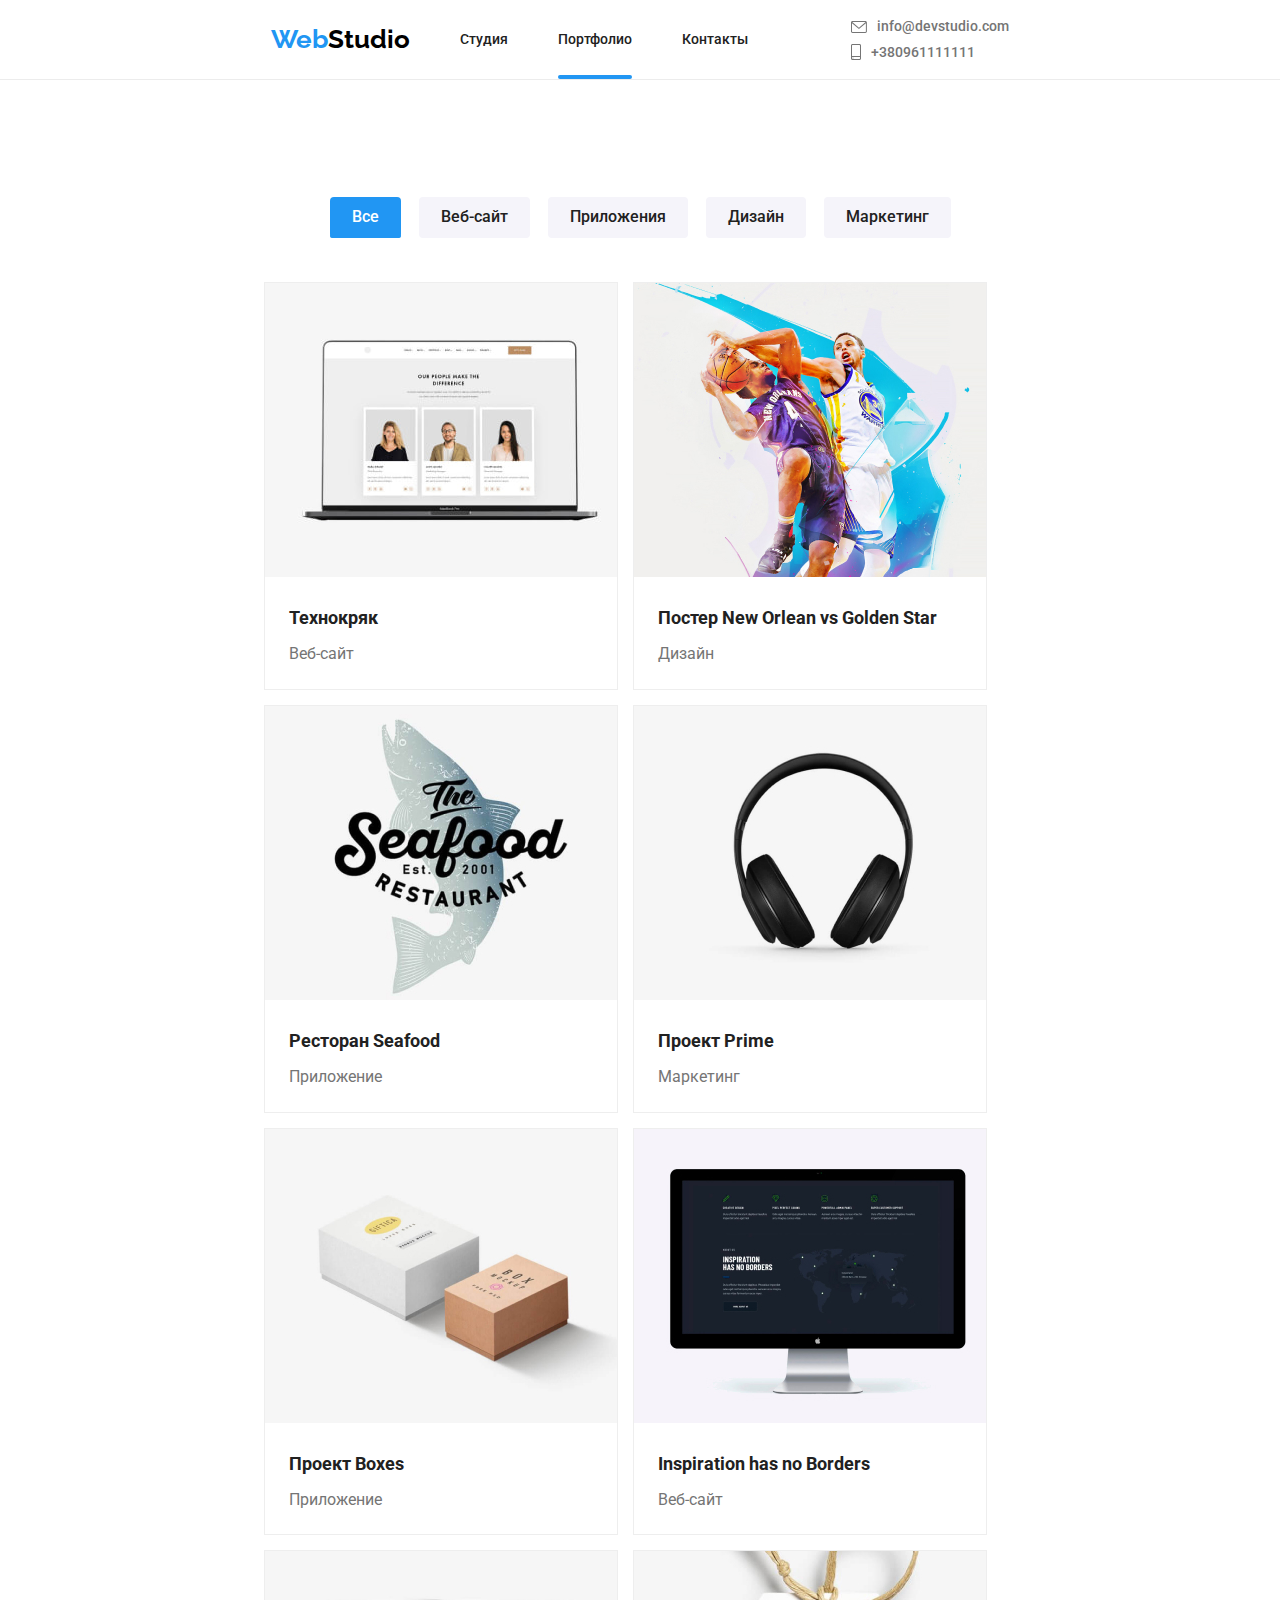
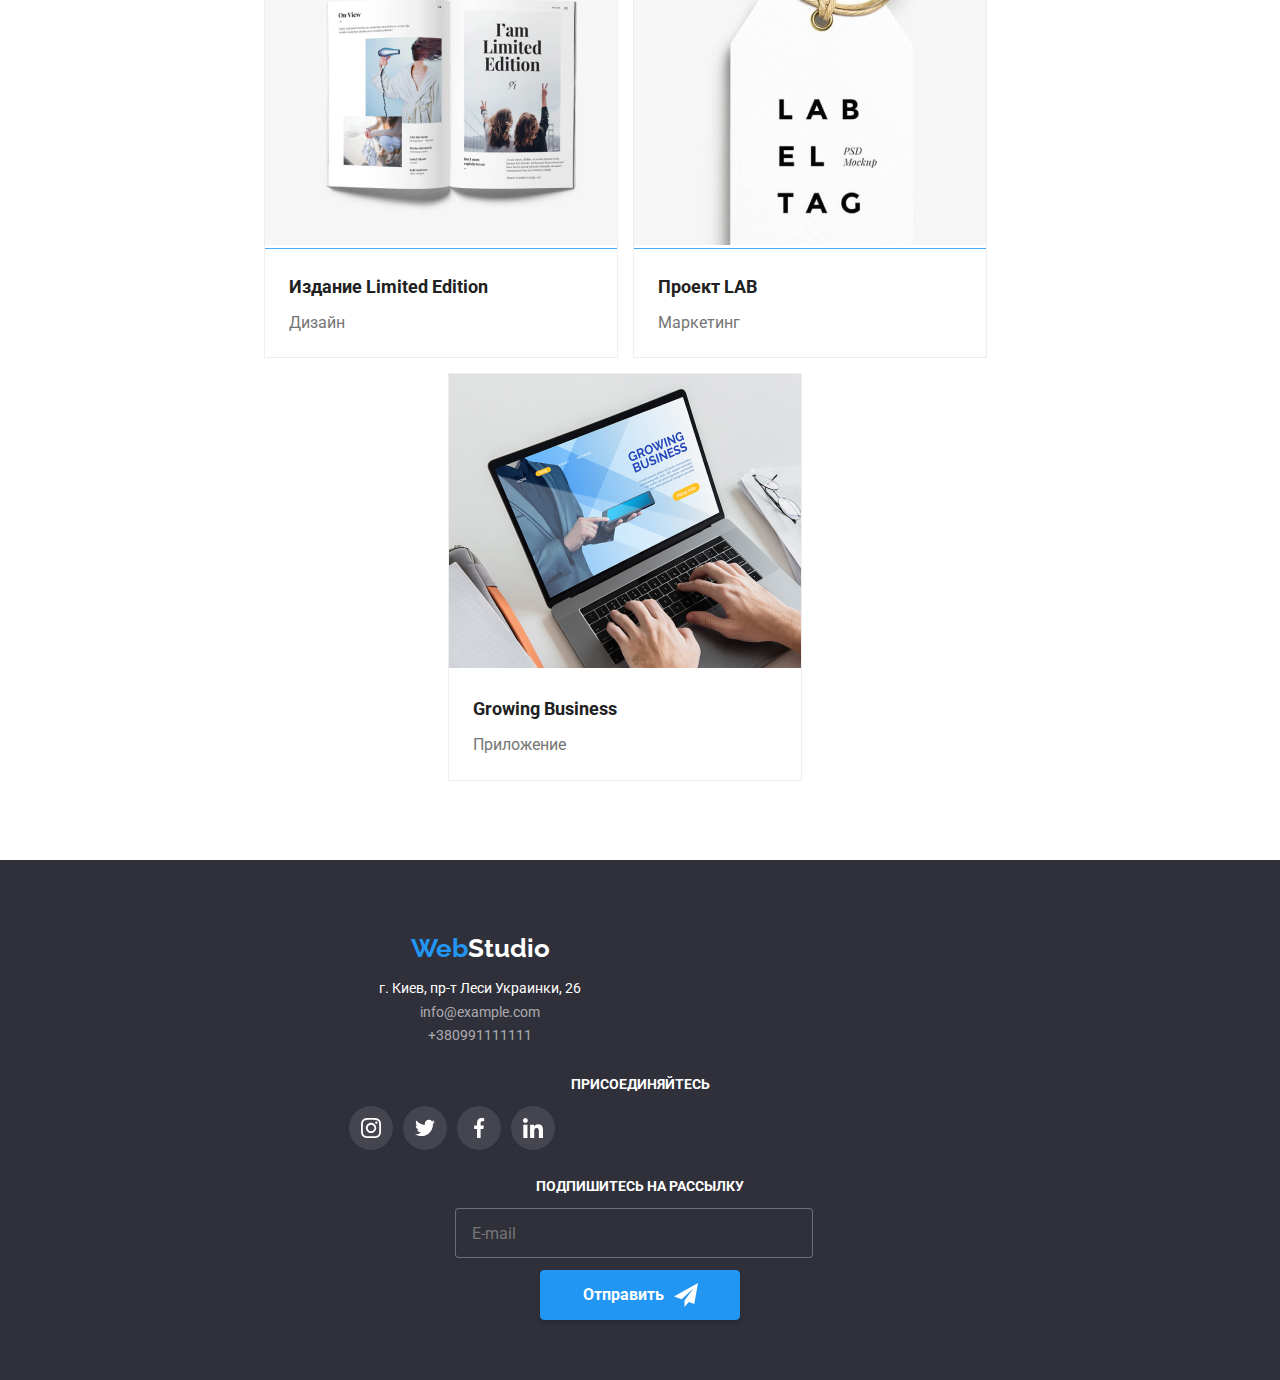
==== portfolio.html @ 0b81456d "Add files via upload" ====
<!DOCTYPE html>   
<html lang="ru">
    <head>
        <meta name="viewport" content="width=device-width, initial-scale=1">
        <meta charset="utf-8">
        <title>Портфолио</title>
        <link rel="stylesheet" href="https://cdnjs.cloudflare.com/ajax/libs/modern-normalize/1.0.0/modern-normalize.min.css"/>
        <link rel="preconnect" href="https://fonts.googleapis.com">
        <link rel="preconnect" href="https://fonts.gstatic.com" crossorigin>
        <link href="https://fonts.googleapis.com/css2?family=Roboto:wght@100;400&display=swap" rel="stylesheet">
        <link href="https://fonts.googleapis.com/css2?family=Raleway:wght@700&family=Roboto:wght@400;500;700;900&display=swap" rel="stylesheet">
        <link href="https://unpkg.com/aos@2.3.1/dist/aos.css" rel="stylesheet">
        <link rel="stylesheet" href="./css/main.min.css"/>
    </head>
    <body> 
      <header class="coment">
        <div class="container">
            <a href="" class="noizeone"><span>Web</span><span class="noizetwo">Studio</span></a>
          <nav>
           <ul class="fly">
               <li class="left"><a class="sonik blue" href="index.html">Студия</a></li>
               <li class="left"><a class="sonik blue current" href="">Портфолио</a></li>
               <li class="left"><a class="sonik blue" href="">Контакты</a></li>
           </ul>
          </nav>    
        <ul class="ply">
         <li class="right">
          <a class="sonik red boss" href="mailto:info@devstudio.com" ><svg class="doroga" width="16" height="12">
            <use href="./images/icons.svg#icon-envelope-1"></use>
           </svg> info@devstudio.com </a>
        </li>
         <li class="right">
          <a class="sonik red barbos" href="tel:+380961111111"><svg class="doroga" width="10" height="16">
            <use href="./images/icons.svg#icon-smartphone"></use>
          </svg> +380961111111 </a>
        </li>
      </ul>   
        </div>
        </header>
         <main>
           <section class="key">             
            <h1 hidden>Достижения</h1> 
                <div class="container">      
                   <ul class="mark">
                     <li class="senior"><button type="button" class="call current">Все</button></li>
                     <li class="senior"><button class="call" type="button">Веб-сайт</button></li>
                     <li class="senior"><button class="call" type="button">Приложения</button></li>
                     <li class="senior"><button class="call" type="button">Дизайн</button></li>
                     <li class="senior"><button class="call" type="button">Маркетинг</button></li>
                   </ul>
                 </div>      
            <div class="cntainer">     
             <ul class="avatar">             
               <li class="megogo">
                 <div class="onix"> 
                 <div class="thumb">                
                 <img 
                    srcset="
                     ./images/photo-1.jpg 1px,
                     ./images/photo-1-1.jpg 2px
                     "
                      src="./images/photo-1.jpg" 
                      alt="Page image"
                      width="370"
                      height="294"
                     />
                 </div>    
                     <p class="text-reklama">Ресурс предлагает комплексные предложения с разным уровнем функционала и сервисов. Все это разрешит посетителю получить исчерпывающую информацию про компанию или частное лицо.</p>
                 </div>               
                     <div class="victor">    
                   <h2 class="loft">Технокряк</h2>
                   <p class="javellin">Веб-сайт</p>
                 </div>     
               </li>
               <li class="megogo">
                <div class="onix">
                 <div class="thumb"> 
                 <img 
                       srcset="
                         ./images/photo-2.jpg 1px,
                         ./images/photo-2-2.jpg 2px
                          "                 
                      src="./images/photo-2.jpg" 
                      alt="Page image"
                      width="370"
                      height="294"
                     />
                 </div>    
                     <p class="text-reklama">Ресурс предлагает комплексные предложения с разным уровнем функционала и сервисов. Все это разрешит посетителю получить исчерпывающую информацию про компанию или частное лицо.</p>
                 </div> 
                <div class="victor">
                 <h2 class="loft">Постер New Orlean vs Golden Star</h2>
                 <p class="javellin">Дизайн</p> 
                </div>    
               </li> 
               <li class="megogo">
                <div class="onix">
                  <div class="thumb">
                    <img
                        srcset="
                         ./images/photo-3.jpg 1px,
                         ./images/photo-3-3.jpg 2px
                          " 
                      src="./images/photo-3.jpg" 
                      alt="Page image"
                      width="370"
                      height="294"
                     />
                  </div>   
                     <p class="text-reklama">Ресурс предлагает комплексные предложения с разным уровнем функционала и сервисов. Все это разрешит посетителю получить исчерпывающую информацию про компанию или частное лицо.</p>
                </div>    
                 <div class="victor">    
                   <h2 class="loft">Ресторан Seafood</h2>
                   <p class="javellin">Приложение</p>
                 </div>  
               </li>
               <li class="megogo">
                <div class="onix">
                 <div class="thumb"> 
                 <img 
                         srcset="
                         ./images/photo-4.jpg 1px,
                         ./images/photo-4-4.jpg 2px
                          "
                      src="./images/photo-4.jpg" 
                      alt="Page image"
                      width="370"
                      height="294"
                     />
                 </div>    
                     <p class="text-reklama">Ресурс предлагает комплексные предложения с разным уровнем функционала и сервисов. Все это разрешит посетителю получить исчерпывающую информацию про компанию или частное лицо.</p>
                </div>
                 <div class="victor">    
                    <h2 class="loft">Проект Prime</h2>
                    <p class="javellin">Маркетинг</p>
                 </div>    
               </li>
               <li class="megogo">
                <div class="onix">
                 <div class="thumb"> 
                 <img  
                       srcset="
                       ./images/photo-5.jpg 1px,
                       ./images/photo-5-5.jpg 2px
                        "
                      src="./images/photo-5.jpg" 
                      alt="Page image"
                      width="370"
                      height="294"
                     />
                 </div>    
                     <p class="text-reklama">Ресурс предлагает комплексные предложения с разным уровнем функционала и сервисов. Все это разрешит посетителю получить исчерпывающую информацию про компанию или частное лицо.</p>
               </div>
                 <div class="victor">    
                    <h2 class="loft">Проект Boxes</h2>
                    <p class="javellin">Приложение</p>
                  </div>    
               </li>
               <li class="megogo">
                <div class="onix">
                  <div class="thumb">
                    <img srcset="
                        ./images/photo-6.jpg 1px,
                        ./images/photo-6-6.jpg 2px
                          " 
                      src="./images/photo-6.jpg" 
                      alt="Page image"
                      width="370"
                      height="294"
                     />
                   </div>  
                     <p class="text-reklama">Ресурс предлагает комплексные предложения с разным уровнем функционала и сервисов. Все это разрешит посетителю получить исчерпывающую информацию про компанию или частное лицо.</p>
                </div>
                  <div class="victor">
                   <h3 lang="en" class="loft">Inspiration has no Borders</h3>
                   <p class="javellin">Веб-сайт</p>
                  </div>   
               </li>
               <li class="megogo">
                <div class="onix">
                  <div class="thumb">
                    <img  srcset="
                       ./images/photo-7.jpg 1px,
                        ./images/photo-7-7.jpg 2px
                       "
                      src="./images/photo-7.jpg" 
                      alt="Page image"
                      width="370"
                      height="294"
                     />
                   </div>  
                     <p class="text-reklama">Ресурс предлагает комплексные предложения с разным уровнем функционала и сервисов. Все это разрешит посетителю получить исчерпывающую информацию про компанию или частное лицо.</p>
                </div>
                 <div class="victor">    
                   <h2 class="loft">Издание Limited Edition</h2>
                   <p class="javellin">Дизайн</p>
                 </div>    
               </li>
               <li class="megogo">
                <div class="onix">
                  <div class="thumb">
                    <img srcset="
                        ./images/photo-8.jpg 1px,
                        ./images/photo-8-8.jpg 2px
                       " 
                      src="./images/photo-8.jpg" 
                      alt="Page image"
                      width="370"
                      height="294"
                     />
                  </div>   
                     <p class="text-reklama">Ресурс предлагает комплексные предложения с разным уровнем функционала и сервисов. Все это разрешит посетителю получить исчерпывающую информацию про компанию или частное лицо.</p>
                </div> 
                  <div class="victor">   
                    <h2 class="loft">Проект LAB</h2>
                    <p class="javellin">Маркетинг</p>
                  </div>    
               </li>
               <li class="megogo">
                <div class="onix">
                  <div class="thumb">
                   <img 
                       srcset="
                         ./images/photo-9.jpg 1px,
                         ./images/photo-9-9.jpg 2px
                          " 
                      src="./images/photo-9.jpg" 
                      alt="Page image"
                      width="370"
                      height="294"
                     />
                  </div>   
                     <p class="text-reklama">Ресурс предлагает комплексные предложения с разным уровнем функционала и сервисов. Все это разрешит посетителю получить исчерпывающую информацию про компанию или частное лицо.</p>
                </div> 
                 <div class="victor">    
                   <h2 lang="en" class="loft">Growing Business</h2>
                   <p class="javellin">Приложение</p> 
                 </div>   
               </li>  
             </ul>
            </div>
           </section> 
         </main>
         <footer class="popitbox">
          <div class="aaa">
           <div class="containerr">
             <ul class="tnt">
               <li><a href="" class="noizethree"><span>Web</span><span class="noizefour">Studio</span></a></li>
             </ul>          
               <address>
             <ul class="import">
                 <li class="link alert">г. Киев, пр-т Леси Украинки, 26</li>
                 <li><a class="link safe" href="mailto:info@example.com">info@example.com</a></li>
                 <li><a class="link safe" href="tel:+380991111111">+380991111111</a></li>
             </ul>    
           </address>
           </div> 
           <div class="pip">
             <h3 class="junior">ПРИСОЕДИНЯЙТЕСЬ</h3>
             <ul class="ulian">
               <li class="ylia">
                <a href="" class="tor">
                 <svg class="unit" width="20" height="20">
                   <use href="./images/icons.svg#icon-instagram-2-3"></use>
                 </svg>
                </a> 
               </li>
               <li class="ylia">
                 <a href="" class="tor">
                   <svg class="unit" width="20" height="20">
                     <use href="./images/icons.svg#icon-twitter-1-2"></use>
                   </svg>
                 </a> 
               </li>
               <li class="ylia">
                 <a href="" class="tor">
                   <svg class="unit" width="20" height="20">
                     <use href="./images/icons.svg#icon-facebook-1-3"></use>
                   </svg>
                 </a> 
               </li>
               <li class="ylia">
                 <a href="" class="tor">
                   <svg class="unit" width="20" height="20">
                     <use href="./images/icons.svg#icon-linkedin-1-5"></use>
                   </svg>
                 </a> 
               </li>
             </ul>
           </div>
           <div>
            <h3 class="zemlia">ПОДПИШИТЕСЬ НА РАССЫЛКУ</h3>
            <div class="infa">
             <form class="infa">
              <input
                type="email"
                name="email"
                id="email"
                class="drezden"
                placeholder="E-mail"
              />
              <button type="submit" class="joker">Отправить 
                <svg width="24" height="24" class="tochka">
                  <use href="./images/icons.svg#icon-icon-send-2-1"></use>   
                </svg>  
             </button>
             </form> 
            </div>
          </div> 
          </div>
         </footer>
    </body>
   </html>
---- css/main.min.css ----
.wew{background:#fff}.island{text-align:left}.maximus{height:80px;background-color:#fff}.club{display:inline-flex;flex-direction:row;justify-content:flex-end;padding:32px;margin-right:50px}.sea{margin:94px,8px,56px,517px}.zly{display:inline-flex}.export{padding-top:60px;padding-bottom:20px}.aria{padding-top:94px}.eee{display:block}.mountain{display:inline;align-items:flex-start;justify-content:center}:root{--color1: #212121;--color2: #757575;--color3: #FFFFFF;--color4: #2196F3;--color5: #2F303A;--color6: #AFB1B8;--color7: #F5F4FA;--color8: rgba(33, 150, 243, 1);--color9: rgba(175, 177, 184, 1);--card-gap: 30px}.position{background-color:var(--color3)}.policy{font-weight:400;font-size:14px}body{font-family:"Roboto","Raleway",sans-serif;font-size:14px;margin:0}ul{list-style:none}.current{color:var(--color4);position:relative}button.current{color:var(--color3);background-color:var(--color4)}.current::after{position:absolute;content:"";background-color:#2196f3;width:100%;height:4px;border-radius:2px;bottom:0;left:0}.max{background:var(--color5);background-image:linear-gradient(to right, rgba(47, 48, 58, 0.4), rgba(47, 48, 58, 0.4)),url(../images/background.png);max-width:1600px;margin:0 auto;padding:200px 0;background-size:cover;background-position:center;background-repeat:no-repeat}@media screen and (min-width: 480px){.max{max-width:448px;background-size:cover}}@media screen and (min-width: 768px){.max{max-width:768px;background-size:cover}}@media screen and (min-device-pixel-ratio: 2),screen and (min-resolution: 192dpi),screen and (min-resolution: 2dppx){.max{background-image:url(../images/background.png)}}.bayer{padding:94px 0;background:#f5f4fa}.section{padding-top:94px;padding-bottom:94px}.mer{padding-top:94px}.key{padding:94px 0}.fanera{background:#fff;display:flex;margin:-15px;padding:0;justify-content:center}@media screen and (min-width: 480px){.fanera{max-width:448px;flex-direction:column}}@media screen and (min-width: 768px){.fanera{max-width:768px;flex-wrap:wrap;flex-direction:row}}@media screen and (min-width: 1200px){.fanera{max-width:1200px;justify-content:center;align-items:center;flex-direction:row}}.caban{box-sizing:border-box;display:flex;flex-direction:row;justify-content:center;margin:-15px}@media screen and (min-width: 480px){.caban{max-width:448px;flex-direction:column}}@media screen and (min-width: 768px){.caban{max-width:768px;flex-wrap:wrap;padding:0;flex-direction:inherit}}.green{box-sizing:border-box;display:flex;flex-direction:row;justify-content:center;margin:-15px}@media screen and (min-width: 480px){.green{max-width:448px;flex-direction:column}}@media screen and (min-width: 768px){.green{max-width:768px;justify-content:center;align-items:center}}.tnt{padding:0}@media screen and (min-width: 480px){.tnt{max-width:448px;text-align:center}}.ulian{display:flex;gap:10px;padding:0}.fly{margin:0;padding-left:0;display:inline-flex}@media screen and (min-width: 768px){.fly{justify-content:center;align-items:center;display:flex}}.ply{margin-left:auto;display:inline-flex;margin-top:0;margin-bottom:0}@media screen and (min-width: 768px){.ply{max-width:768px;flex-direction:column}}.import{padding:0}@media screen and (min-width: 480px){.import{max-width:448px;text-align:center}}.avatar{display:flex;justify-content:center;flex-direction:row;padding:0;margin:-15px;flex-wrap:wrap;gap:30px}@media screen and (min-width: 480px){.avatar{max-width:480px}}@media screen and (min-width: 768px){.avatar{max-width:768px;gap:15px}}.mark{display:flex;flex-direction:row;align-content:center;justify-content:center;margin-bottom:50px}@media screen and (min-width: 480px){.mark{max-width:448px;flex-wrap:wrap;justify-content:flex-start}}@media screen and (min-width: 768px){.mark{max-width:768px;justify-content:center;align-items:center;padding:0}}.lion{padding-left:0;display:flex;gap:30px;justify-content:center}@media screen and (min-width: 480px){.lion{max-width:448px;flex-wrap:wrap}}@media screen and (min-width: 768px){.lion{max-width:768px;justify-content:center;align-items:center;flex-wrap:wrap}}.churge{display:flex;gap:10px;justify-content:center;padding-left:0;margin-top:16px}.left{padding-left:50px;transition-duration:250ms;transition-timing-function:cubic-bezier(0.4, 0, 0.2, 1)}.left:focus,.left:hover{transition-duration:250ms;transition-timing-function:cubic-bezier(0.4, 0, 0.2, 1)}.senior{border-width:145px;border:1px solid #fff}.senior:hover,.senior:focus{transition-duration:250ms;transition-timing-function:cubic-bezier(0.4, 0, 0.2, 1)}.ylia{justify-content:center;background-color:rgba(255,255,255,.1);color:var(--color3);width:44px;height:44px;border-radius:50%;transition-property:background-color;transition-duration:250ms;transition-timing-function:cubic-bezier(0.4, 0, 0.2, 1)}.ylia:focus,.ylia:hover{background-color:var(--color4);fill:var(--color3);transition-property:background-color;transition-duration:250ms;transition-timing-function:cubic-bezier(0.4, 0, 0.2, 1)}.megogo{width:370px;border:1px var(--color1);background-color:var(--color3);border:1px solid #eee}.megogo:hover,.megogo:focus{box-shadow:0px 1px 1px rgba(0,0,0,.12),0px 4px 4px rgba(0,0,0,.06),1px 4px 6px rgba(0,0,0,.16)}@media screen and (min-width: 768px){.megogo{width:354px}}.megogo:hover .text-reklama{transform:translateY(0%)}.safe{font-size:14px;line-height:1.7;font-weight:400;font-style:normal;color:rgba(255,255,255,.6);text-decoration:none}.safe:hover,.safe:focus{color:var(--color4)}.sos{position:relative;margin:15px}@media screen and (min-width: 768px){.sos{max-width:768px;justify-content:center;width:354px;align-items:center;display:flex}}.protein{background:#fff;margin:15px;box-shadow:0px 1px 3px rgba(0,0,0,.12),0px 1px 1px rgba(0,0,0,.14),0px 2px 1px rgba(0,0,0,.2);border-radius:0px 0px 4px 4px}@media screen and (min-width: 480px){.protein{max-width:448px}}@media screen and (min-width: 768px){.protein{max-width:768px}}.alert{font-size:14px;line-height:1.7;font-weight:400;font-style:normal;color:#fff}.zoom{width:170px;height:92px;border-radius:4px;border:1px solid var(--color6);fill:#afb1b8}.zoom:focus,.zoom:hover{border:1px solid var(--color8);fill:#2196f3}.bordo-pop-link{display:flex;justify-content:center;fill:var(--color6)}.bordo-pop-link:hover,.bordo-pop-link:focus{fill:var(--color3)}.jess{display:inline-block;margin:15px;justify-content:center}@media screen and (min-width: 768px){.jess{max-width:768px;width:354px}}.protest{position:absolute;color:#fff;background-color:rgba(47,48,58,.8);justify-content:center;align-items:center;display:flex;font-weight:bold;height:70px;width:100%;bottom:0;left:0;margin:0}@media screen and (min-width: 768px){.protest{width:370px;justify-content:center;align-items:center;display:flex}}.oppo{font-size:44px;line-height:1.3;font-weight:900;color:#fff;max-width:650px;text-align:center;margin:0 auto}.sonik{font-size:14px;line-height:1.1;font-weight:500;text-decoration:none;justify-content:flex-start;align-items:center}.sonik:hover,.sonik:focus{color:#2196f3}.red{color:#757575;padding-left:50px;padding-top:32px;padding-bottom:32px;align-items:center;display:flex;transition-property:color;transition-duration:250ms;transition-timing-function:cubic-bezier(0.4, 0, 0.2, 1)}.red:hover,.red:focus{transition-property:color;transition-duration:250ms;transition-timing-function:cubic-bezier(0.4, 0, 0.2, 1);fill:#2196f3}@media screen and (min-width: 768px){.red{max-width:768px;padding:5px;padding-right:15px}}.blue{display:block;padding-top:32px;padding-bottom:32px;color:#212121;transition-property:color;transition-duration:250ms;transition-timing-function:cubic-bezier(0.4, 0, 0.2, 1)}.blue:hover,.blue:focus{transition-property:color;transition-duration:250ms;transition-timing-function:cubic-bezier(0.4, 0, 0.2, 1)}.boss:focus,.boss:hover{color:#2196f3}.barbos:focus,.barbos:hover{color:#2196f3}.mading{font-size:36px;line-height:1.1;font-weight:700;text-align:center;color:var(--color1);margin:0 0 50px 0}.javellin{font-size:16px;line-height:1.8;font-weight:400;margin:0;color:var(--color2)}.ios{margin-top:0;font-size:36px;margin-bottom:50px;text-align:center;border:0ch}.isak{font-size:14px;line-height:1.1;font-weight:700;color:var(--color1);text-transform:uppercase;margin:10px;margin-left:0}@media screen and (min-width: 480px){.isak{max-width:448px;text-align:center}}.shooter{font-size:36px;line-height:1.1;font-weight:700;margin:0;text-align:center;color:var(--color1);background:var(--color7);margin-bottom:50px}.text-reklama{font-size:18px;line-height:1.5;font-weight:400;position:absolute;background-color:rgba(33,150,243,.9);color:#fff;top:0;left:0;width:100%;height:100%;margin:0;transform:translateY(100%);transition-property:transform;transition-duration:250ms;transition-timing-function:cubic-bezier(0.4, 0, 0.2, 1);padding:63px 24px}.smith{margin-top:0;margin-bottom:12px;font-size:20px;font-weight:700;text-align:center;color:#212121}.tor{justify-content:center;width:44px;height:44px;display:flex;align-items:center}.junior{font-family:"Roboto";font-style:normal;font-weight:700;font-size:14px;color:#fff}@media screen and (min-width: 480px){.junior{max-width:448px;text-align:center}}@media screen and (min-width: 768px){.junior{max-width:768px;text-align:center}}.noizeone{font-size:26px;line-height:1.1;font-weight:700;font-family:"Raleway",sans-serif;color:var(--color4);text-decoration:none;justify-content:center}@media screen and (min-width: 768px){.noizeone{padding-left:15px}}.noizetwo{font-size:26px;line-height:1.1;font-weight:700;font-family:"Raleway",sans-serif;color:#000;text-decoration:none;justify-content:center}.noizethree{font-size:26px;line-height:1.1;font-weight:700;font-family:"Raleway",sans-serif;color:#2196f3;text-decoration:none;justify-content:center}.noizefour{font-size:26px;line-height:1.1;font-weight:700;font-family:"Raleway",sans-serif;color:#fff;text-decoration:none}.symbol-client{height:inherit;display:flex;justify-content:center;align-items:center;fill:#afb1b8;transition-property:fill;transition-duration:250ms;transition-timing-function:cubic-bezier(0.4, 0, 0.2, 1)}.symbol-client:hover,.symbol-client:focus{fill:#2196f3;transition-property:fill;transition-duration:250ms;transition-timing-function:cubic-bezier(0.4, 0, 0.2, 1)}.loft{font-size:18px;line-height:2;font-weight:700;color:var(--color1);margin-bottom:4px;margin-top:0}.zemlia{color:#fff;font-weight:700;font-size:14px;margin-bottom:14px}@media screen and (min-width: 480px){.zemlia{max-width:448px;text-align:center}}@media screen and (min-width: 768px){.zemlia{max-width:768px;text-align:center}}.bordo-pop-item{width:44px;height:44px;border-radius:50%;display:flex;align-items:center;justify-content:center;background-color:var(--color3);fill:var(--color6);transition-property:background-color;transition-duration:250ms;transition-timing-function:cubic-bezier(0.4, 0, 0.2, 1)}.bordo-pop-item:hover,.bordo-pop-item:focus{background-color:var(--color4);fill:var(--color3);transition-duration:background-color;transition-duration:250ms;transition-timing-function:cubic-bezier(0.4, 0, 0.2, 1)}.teacher{font-size:14px;line-height:1.7;font-weight:400;color:var(--color2);padding:0;margin-bottom:0}.name{font-size:16px;line-height:1.1;font-weight:500;color:var(--color1);text-align:center;margin-bottom:10px;margin-top:10px}.profesion{font-size:16px;line-height:1.1;font-weight:400;color:var(--color2);text-align:center;margin-bottom:10px;margin:0}.container{width:1200px;padding:0 15px;margin:0 auto;justify-content:center}.container:first-child{display:flex;align-items:center}@media screen and (min-width: 480px){.container{max-width:448px}}@media screen and (min-width: 768px){.container{max-width:768px;padding:0}}.fff{margin-left:auto;margin-right:auto;padding-left:15px;padding-right:15px;width:1200px}.plan{padding:30px}.containerr{display:block}.aaa{display:flex;justify-content:center;flex-direction:row;width:1200px;margin:0 auto}@media screen and (min-width: 480px){.aaa{max-width:448px;flex-wrap:wrap}}@media screen and (min-width: 768px){.aaa{max-width:768px;flex-direction:column}}.pip{justify-content:center;margin-left:93px;margin-right:93px}@media screen and (min-width: 768px){.pip{max-width:768px}}.infa{display:inline-flex;gap:12px}@media screen and (min-width: 480px){.infa{max-width:448px;flex-wrap:wrap;justify-content:center}}@media screen and (min-width: 768px){.infa{max-width:768px;flex-direction:column;justify-content:center;align-items:center;display:flex}}.victor{padding-left:24px;padding-right:24px;padding-top:20px;padding-bottom:20px}.onix{position:relative;overflow:hidden}.otoplenie{display:flex;align-items:center;margin-bottom:30px;padding-left:24px}.cntainer{flex-direction:row;justify-content:center;width:1200px;padding:0 15px;margin:0 auto}@media screen and (min-width: 768px){.cntainer{max-width:768px;flex-wrap:wrap;padding:0}}.modal{box-sizing:border-box;padding:40px;background-color:var(--color3);border-radius:4px;width:528px;min-height:581px;position:absolute;top:50%;left:50%;transform:translate(-50%, -50%)}.backdrop{position:fixed;top:0;width:100vw;height:100vh;background:rgba(0,0,0,.2)}.is-hidden{visibility:hidden;opacity:0;pointer-events:none}.bios{justify-content:center;background-color:var(--color7);height:120px;display:flex;align-items:center;margin-bottom:30px}@media screen and (min-width: 768px){.potroshitel{width:768px;flex-direction:row}}.thumb{display:block;max-width:100%;height:auto}.antibiotik{fill:#2196f3}.doroga{fill:#757575;flex-direction:column;margin-right:10px;fill:currentColor}.doroga:focus,.doroga:hover{fill:#2196f3}.bordo-pop-icon{justify-content:center;color:var(--color6)}.bordo-pop-icon:focus,.bordo-pop-icon:hover{color:var(--color3)}.unit{fill:var(--color3);justify-content:center}.klip{position:absolute;left:20px;top:35%}.klip:hover,.klip:focus{fill:#2196f3}.zrenie{fill:rgba(0,0,0,0);border:1px solid var(--color1)}.tochka{fill:#fff}.bro{fill:inherit}.bro:hover,.bro:focus{fill:#2196f3}.gla:hover{fill:#2196f3}.chelka{color:#757575}.moov{color:#2196f3;font-weight:400;font-size:14px;text-decoration:underline;padding-left:7px}.noov{align-items:center;display:flex;justify-content:center}.noov span{display:flex;align-items:center;justify-content:center;border-radius:2px;width:16px;height:15px;margin-right:10px}.visually-hidden{position:absolute;white-space:nowrap;width:1px;height:1px;overflow:hidden;border:0;padding:0;margin:-1px;clip:rect(0 0 0 0);clip-path:inset(50%)}.modal-check:hover{border:1px solid var(--color4)}.modal-check:checked+.noov span{border:none;background-color:#2196f3;transition-property:transform;transition-duration:250ms;transition-timing-function:cubic-bezier(0.4, 0, 0.2, 1)}.modal-check:checked+.noov .zrenie{border:none;fill:#fff}.hirurg{position:relative;font-weight:400;font-size:12px}.hirurg span{color:#757575;font-weight:400;font-size:12px}.hirurg:focus,.hirurg:hover{fill:#2196f3}.gora1{fill:#fff;width:15px;height:16px;align-items:center}.gora span{color:#757575;font-weight:400;font-size:12px}.gora1 span{width:16px;height:15px;border-radius:2px;margin-right:7px;display:inline;align-items:flex-start;justify-content:center}.text-radost{border-radius:4px;width:100%;height:40px;border:1px solid rgba(33,33,33,.2);outline:rgba(0,0,0,0);padding:0 45px;box-sizing:border-box;margin-top:4px;margin-bottom:10px}.text-radost:focus,.text-radost:hover{border-radius:4px;fill:#2196f3;border:1px solid #2196f3}.text-grust{outline:none;border:1px solid rgba(33,33,33,.2);border-radius:4px;width:100%;height:120px;padding-left:16px;padding-top:12px;margin-top:4px;margin-bottom:30px;box-sizing:border-box;resize:none}.text-grust:hover,.text-grust:focus{border:1px solid #2196f3}.text-grust::placeholder{color:rgba(117,117,117,.5);font-size:12px;font-weight:400}.drezden{position:relative;width:358px;height:50px;background-color:#2f303a;border:1px solid rgba(255,255,255,.3);margin-right:12px;padding:0;border-radius:4px;box-sizing:border-box;padding:16px;color:#fff;font-weight:400;font-size:16px}.drezden.focus{background-color:#2f303a}.call{background-color:#f5f4fa;color:#212121;font-family:"Roboto",sans-serif;font-style:inherit;font-weight:500;font-size:16px;line-height:1.8;border:1px var(--color3);padding-left:22px;padding-top:6px;padding-right:22px;padding-bottom:6px;margin:8px;transition-property:background-color;transition-duration:250ms;transition-timing-function:cubic-bezier(0.4, 0, 0.2, 1)}.call:hover,.call:focus{background:#2196f3;color:#fff;transition-duration:250ms;transition-timing-function:cubic-bezier(0.4, 0, 0.2, 1)}.call{border-radius:4px;cursor:pointer}.bizon{width:216px;height:50px;background-color:#2196f3;color:var(--color3);font-family:"Roboto",sans-serif;font-style:inherit;font-weight:700;font-size:16px;line-height:1.8;display:block;margin:0 auto;margin-top:30px;border-radius:4px;border:none;transition-property:background-color;transition-duration:250ms;transition-timing-function:cubic-bezier(0.4, 0, 0.2, 1)}.bizon:hover,.bizon:focus{background:#188ce8;cursor:pointer;transition-property:background-color;transition-duration:250ms;transition-timing-function:cubic-bezier(0.4, 0, 0.2, 1)}.bizon:hover,.bizon:focus{background:#188ce8;cursor:pointer;transition-property:background-color;transition-duration:250ms;transition-timing-function:cubic-bezier(0.4, 0, 0.2, 1)}.modal-iqos{position:absolute;width:30px;height:30px;border:1px solid rgba(0,0,0,.1);background:var(--color3);border-radius:50px;box-sizing:border-box;top:8px;right:8px;display:flex;align-items:center;justify-content:center}.modal-iqos:focus,.modal-iqos:hover{color:#2196f3;border:1px solid var(--color4);fill:var(--color4)}.joker{width:200px;height:50px;background-color:#2196f3;border-radius:4px;box-shadow:0px 4px 4px rgba(0,0,0,.15);border:1px solid var(--color4);color:var(--color3);font-weight:700;font-size:16px;display:flex;justify-content:center;align-items:center;gap:10px}.joker:focus{background-color:currentColor}.oboi{height:50px;width:200px;background-color:#188ce8;color:#fff;border-radius:4px;border:#188ce8;font-weight:700;font-size:16px;margin-left:123px}.coment{height:80px;border-bottom:1px solid #ececec}.popitbox{background-color:#2f303a;padding:60px 0}/*# sourceMappingURL=main.min.css.map */
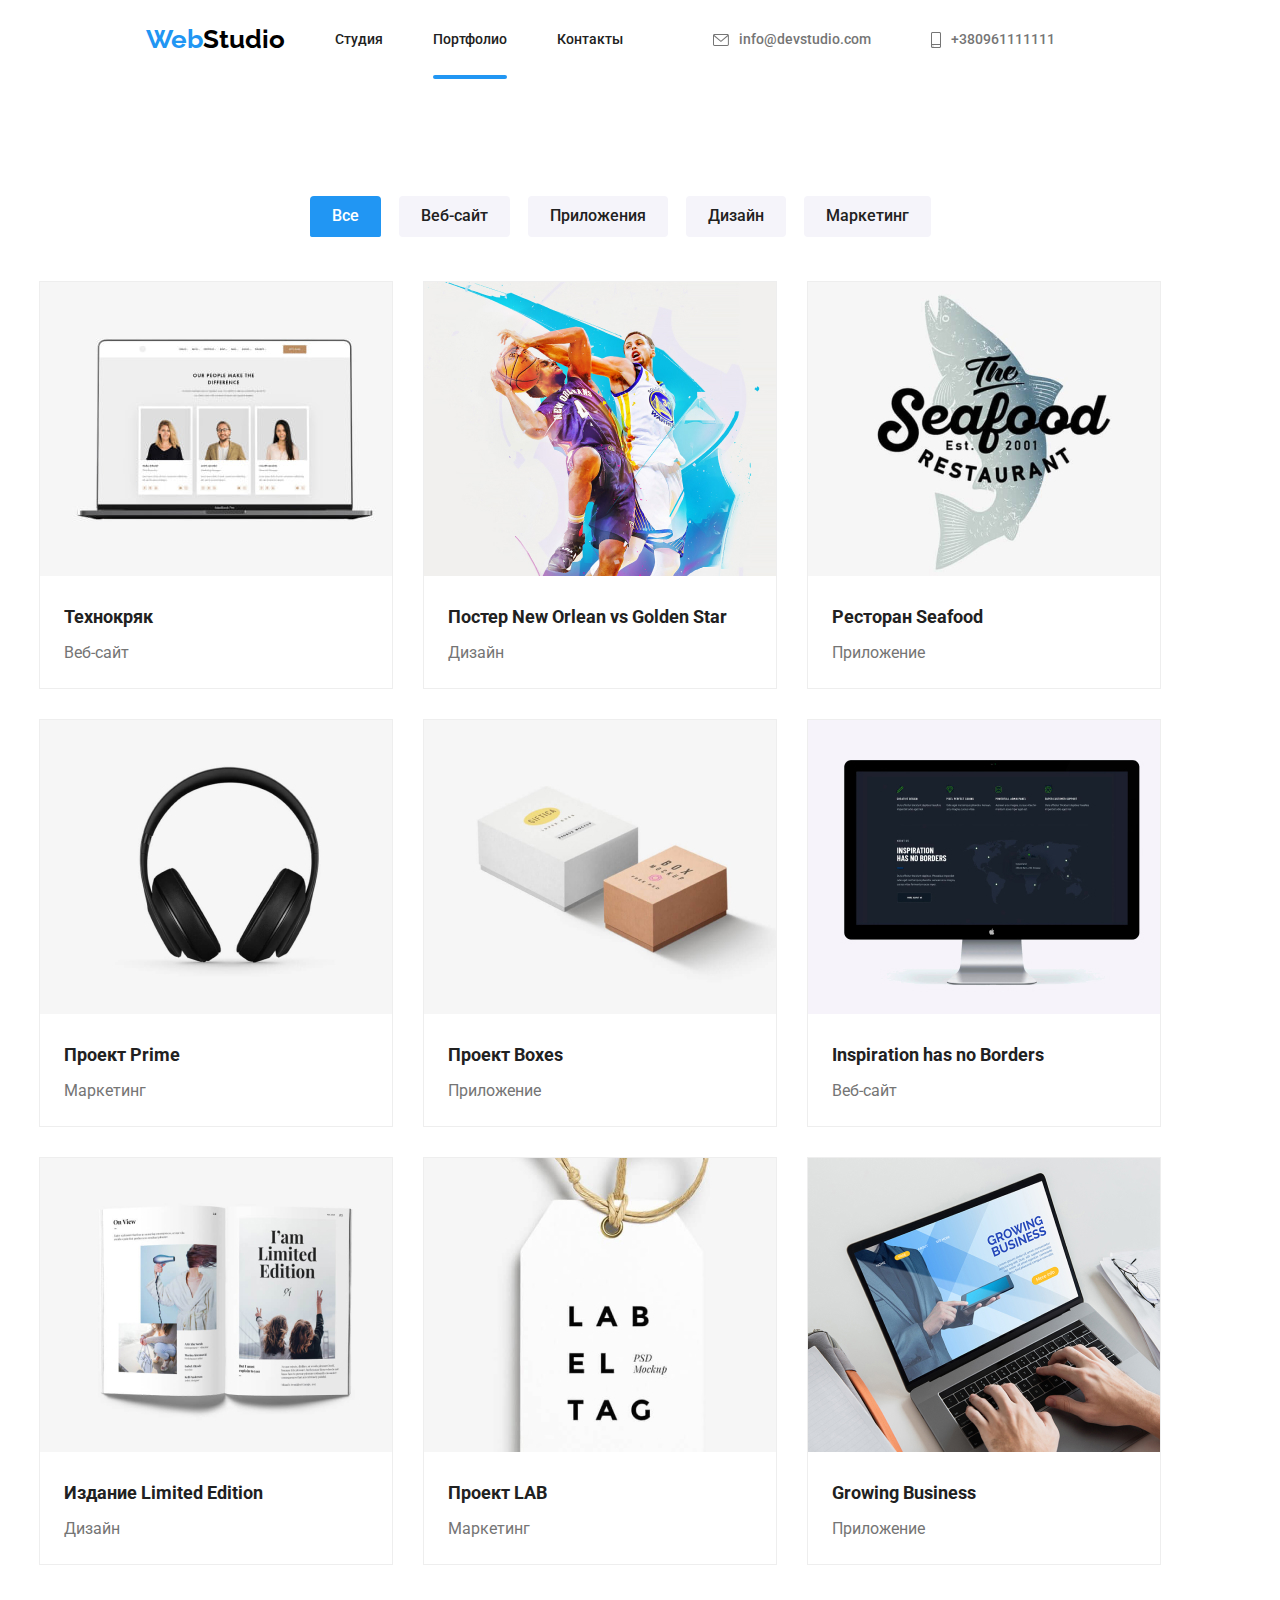
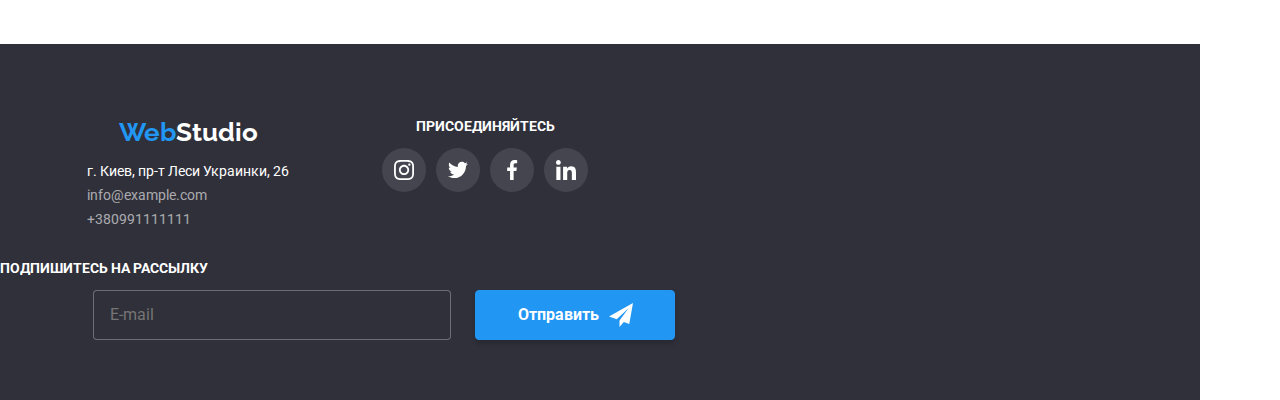
==== commit b6b4d534: "Add files via upload" ====
--- a/portfolio.html
+++ b/portfolio.html
@@ -13,7 +13,7 @@
         <link rel="stylesheet" href="./css/main.min.css"/>
     </head>
     <body> 
-      <header class="coment">
+      <header class="popit">
         <div class="container">
             <a href="" class="noizeone"><span>Web</span><span class="noizetwo">Studio</span></a>
           <nav>
@@ -243,6 +243,7 @@
          </main>
          <footer class="popitbox">
           <div class="aaa">
+          <div class="savesoul"> 
            <div class="containerr">
              <ul class="tnt">
                <li><a href="" class="noizethree"><span>Web</span><span class="noizefour">Studio</span></a></li>
@@ -288,7 +289,8 @@
                </li>
              </ul>
            </div>
-           <div>
+          </div> 
+           <div class="slon">
             <h3 class="zemlia">ПОДПИШИТЕСЬ НА РАССЫЛКУ</h3>
             <div class="infa">
              <form class="infa">
--- a/css/main.min.css
+++ b/css/main.min.css
@@ -1 +1 @@
-.wew{background:#fff}.island{text-align:left}.maximus{height:80px;background-color:#fff}.club{display:inline-flex;flex-direction:row;justify-content:flex-end;padding:32px;margin-right:50px}.sea{margin:94px,8px,56px,517px}.zly{display:inline-flex}.export{padding-top:60px;padding-bottom:20px}.aria{padding-top:94px}.eee{display:block}.mountain{display:inline;align-items:flex-start;justify-content:center}:root{--color1: #212121;--color2: #757575;--color3: #FFFFFF;--color4: #2196F3;--color5: #2F303A;--color6: #AFB1B8;--color7: #F5F4FA;--color8: rgba(33, 150, 243, 1);--color9: rgba(175, 177, 184, 1);--card-gap: 30px}.position{background-color:var(--color3)}.policy{font-weight:400;font-size:14px}body{font-family:"Roboto","Raleway",sans-serif;font-size:14px;margin:0}ul{list-style:none}.current{color:var(--color4);position:relative}button.current{color:var(--color3);background-color:var(--color4)}.current::after{position:absolute;content:"";background-color:#2196f3;width:100%;height:4px;border-radius:2px;bottom:0;left:0}.max{background:var(--color5);background-image:linear-gradient(to right, rgba(47, 48, 58, 0.4), rgba(47, 48, 58, 0.4)),url(../images/background.png);max-width:1600px;margin:0 auto;padding:200px 0;background-size:cover;background-position:center;background-repeat:no-repeat}@media screen and (min-width: 480px){.max{max-width:448px;background-size:cover}}@media screen and (min-width: 768px){.max{max-width:768px;background-size:cover}}@media screen and (min-device-pixel-ratio: 2),screen and (min-resolution: 192dpi),screen and (min-resolution: 2dppx){.max{background-image:url(../images/background.png)}}.bayer{padding:94px 0;background:#f5f4fa}.section{padding-top:94px;padding-bottom:94px}.mer{padding-top:94px}.key{padding:94px 0}.fanera{background:#fff;display:flex;margin:-15px;padding:0;justify-content:center}@media screen and (min-width: 480px){.fanera{max-width:448px;flex-direction:column}}@media screen and (min-width: 768px){.fanera{max-width:768px;flex-wrap:wrap;flex-direction:row}}@media screen and (min-width: 1200px){.fanera{max-width:1200px;justify-content:center;align-items:center;flex-direction:row}}.caban{box-sizing:border-box;display:flex;flex-direction:row;justify-content:center;margin:-15px}@media screen and (min-width: 480px){.caban{max-width:448px;flex-direction:column}}@media screen and (min-width: 768px){.caban{max-width:768px;flex-wrap:wrap;padding:0;flex-direction:inherit}}.green{box-sizing:border-box;display:flex;flex-direction:row;justify-content:center;margin:-15px}@media screen and (min-width: 480px){.green{max-width:448px;flex-direction:column}}@media screen and (min-width: 768px){.green{max-width:768px;justify-content:center;align-items:center}}.tnt{padding:0}@media screen and (min-width: 480px){.tnt{max-width:448px;text-align:center}}.ulian{display:flex;gap:10px;padding:0}.fly{margin:0;padding-left:0;display:inline-flex}@media screen and (min-width: 768px){.fly{justify-content:center;align-items:center;display:flex}}.ply{margin-left:auto;display:inline-flex;margin-top:0;margin-bottom:0}@media screen and (min-width: 768px){.ply{max-width:768px;flex-direction:column}}.import{padding:0}@media screen and (min-width: 480px){.import{max-width:448px;text-align:center}}.avatar{display:flex;justify-content:center;flex-direction:row;padding:0;margin:-15px;flex-wrap:wrap;gap:30px}@media screen and (min-width: 480px){.avatar{max-width:480px}}@media screen and (min-width: 768px){.avatar{max-width:768px;gap:15px}}.mark{display:flex;flex-direction:row;align-content:center;justify-content:center;margin-bottom:50px}@media screen and (min-width: 480px){.mark{max-width:448px;flex-wrap:wrap;justify-content:flex-start}}@media screen and (min-width: 768px){.mark{max-width:768px;justify-content:center;align-items:center;padding:0}}.lion{padding-left:0;display:flex;gap:30px;justify-content:center}@media screen and (min-width: 480px){.lion{max-width:448px;flex-wrap:wrap}}@media screen and (min-width: 768px){.lion{max-width:768px;justify-content:center;align-items:center;flex-wrap:wrap}}.churge{display:flex;gap:10px;justify-content:center;padding-left:0;margin-top:16px}.left{padding-left:50px;transition-duration:250ms;transition-timing-function:cubic-bezier(0.4, 0, 0.2, 1)}.left:focus,.left:hover{transition-duration:250ms;transition-timing-function:cubic-bezier(0.4, 0, 0.2, 1)}.senior{border-width:145px;border:1px solid #fff}.senior:hover,.senior:focus{transition-duration:250ms;transition-timing-function:cubic-bezier(0.4, 0, 0.2, 1)}.ylia{justify-content:center;background-color:rgba(255,255,255,.1);color:var(--color3);width:44px;height:44px;border-radius:50%;transition-property:background-color;transition-duration:250ms;transition-timing-function:cubic-bezier(0.4, 0, 0.2, 1)}.ylia:focus,.ylia:hover{background-color:var(--color4);fill:var(--color3);transition-property:background-color;transition-duration:250ms;transition-timing-function:cubic-bezier(0.4, 0, 0.2, 1)}.megogo{width:370px;border:1px var(--color1);background-color:var(--color3);border:1px solid #eee}.megogo:hover,.megogo:focus{box-shadow:0px 1px 1px rgba(0,0,0,.12),0px 4px 4px rgba(0,0,0,.06),1px 4px 6px rgba(0,0,0,.16)}@media screen and (min-width: 768px){.megogo{width:354px}}.megogo:hover .text-reklama{transform:translateY(0%)}.safe{font-size:14px;line-height:1.7;font-weight:400;font-style:normal;color:rgba(255,255,255,.6);text-decoration:none}.safe:hover,.safe:focus{color:var(--color4)}.sos{position:relative;margin:15px}@media screen and (min-width: 768px){.sos{max-width:768px;justify-content:center;width:354px;align-items:center;display:flex}}.protein{background:#fff;margin:15px;box-shadow:0px 1px 3px rgba(0,0,0,.12),0px 1px 1px rgba(0,0,0,.14),0px 2px 1px rgba(0,0,0,.2);border-radius:0px 0px 4px 4px}@media screen and (min-width: 480px){.protein{max-width:448px}}@media screen and (min-width: 768px){.protein{max-width:768px}}.alert{font-size:14px;line-height:1.7;font-weight:400;font-style:normal;color:#fff}.zoom{width:170px;height:92px;border-radius:4px;border:1px solid var(--color6);fill:#afb1b8}.zoom:focus,.zoom:hover{border:1px solid var(--color8);fill:#2196f3}.bordo-pop-link{display:flex;justify-content:center;fill:var(--color6)}.bordo-pop-link:hover,.bordo-pop-link:focus{fill:var(--color3)}.jess{display:inline-block;margin:15px;justify-content:center}@media screen and (min-width: 768px){.jess{max-width:768px;width:354px}}.protest{position:absolute;color:#fff;background-color:rgba(47,48,58,.8);justify-content:center;align-items:center;display:flex;font-weight:bold;height:70px;width:100%;bottom:0;left:0;margin:0}@media screen and (min-width: 768px){.protest{width:370px;justify-content:center;align-items:center;display:flex}}.oppo{font-size:44px;line-height:1.3;font-weight:900;color:#fff;max-width:650px;text-align:center;margin:0 auto}.sonik{font-size:14px;line-height:1.1;font-weight:500;text-decoration:none;justify-content:flex-start;align-items:center}.sonik:hover,.sonik:focus{color:#2196f3}.red{color:#757575;padding-left:50px;padding-top:32px;padding-bottom:32px;align-items:center;display:flex;transition-property:color;transition-duration:250ms;transition-timing-function:cubic-bezier(0.4, 0, 0.2, 1)}.red:hover,.red:focus{transition-property:color;transition-duration:250ms;transition-timing-function:cubic-bezier(0.4, 0, 0.2, 1);fill:#2196f3}@media screen and (min-width: 768px){.red{max-width:768px;padding:5px;padding-right:15px}}.blue{display:block;padding-top:32px;padding-bottom:32px;color:#212121;transition-property:color;transition-duration:250ms;transition-timing-function:cubic-bezier(0.4, 0, 0.2, 1)}.blue:hover,.blue:focus{transition-property:color;transition-duration:250ms;transition-timing-function:cubic-bezier(0.4, 0, 0.2, 1)}.boss:focus,.boss:hover{color:#2196f3}.barbos:focus,.barbos:hover{color:#2196f3}.mading{font-size:36px;line-height:1.1;font-weight:700;text-align:center;color:var(--color1);margin:0 0 50px 0}.javellin{font-size:16px;line-height:1.8;font-weight:400;margin:0;color:var(--color2)}.ios{margin-top:0;font-size:36px;margin-bottom:50px;text-align:center;border:0ch}.isak{font-size:14px;line-height:1.1;font-weight:700;color:var(--color1);text-transform:uppercase;margin:10px;margin-left:0}@media screen and (min-width: 480px){.isak{max-width:448px;text-align:center}}.shooter{font-size:36px;line-height:1.1;font-weight:700;margin:0;text-align:center;color:var(--color1);background:var(--color7);margin-bottom:50px}.text-reklama{font-size:18px;line-height:1.5;font-weight:400;position:absolute;background-color:rgba(33,150,243,.9);color:#fff;top:0;left:0;width:100%;height:100%;margin:0;transform:translateY(100%);transition-property:transform;transition-duration:250ms;transition-timing-function:cubic-bezier(0.4, 0, 0.2, 1);padding:63px 24px}.smith{margin-top:0;margin-bottom:12px;font-size:20px;font-weight:700;text-align:center;color:#212121}.tor{justify-content:center;width:44px;height:44px;display:flex;align-items:center}.junior{font-family:"Roboto";font-style:normal;font-weight:700;font-size:14px;color:#fff}@media screen and (min-width: 480px){.junior{max-width:448px;text-align:center}}@media screen and (min-width: 768px){.junior{max-width:768px;text-align:center}}.noizeone{font-size:26px;line-height:1.1;font-weight:700;font-family:"Raleway",sans-serif;color:var(--color4);text-decoration:none;justify-content:center}@media screen and (min-width: 768px){.noizeone{padding-left:15px}}.noizetwo{font-size:26px;line-height:1.1;font-weight:700;font-family:"Raleway",sans-serif;color:#000;text-decoration:none;justify-content:center}.noizethree{font-size:26px;line-height:1.1;font-weight:700;font-family:"Raleway",sans-serif;color:#2196f3;text-decoration:none;justify-content:center}.noizefour{font-size:26px;line-height:1.1;font-weight:700;font-family:"Raleway",sans-serif;color:#fff;text-decoration:none}.symbol-client{height:inherit;display:flex;justify-content:center;align-items:center;fill:#afb1b8;transition-property:fill;transition-duration:250ms;transition-timing-function:cubic-bezier(0.4, 0, 0.2, 1)}.symbol-client:hover,.symbol-client:focus{fill:#2196f3;transition-property:fill;transition-duration:250ms;transition-timing-function:cubic-bezier(0.4, 0, 0.2, 1)}.loft{font-size:18px;line-height:2;font-weight:700;color:var(--color1);margin-bottom:4px;margin-top:0}.zemlia{color:#fff;font-weight:700;font-size:14px;margin-bottom:14px}@media screen and (min-width: 480px){.zemlia{max-width:448px;text-align:center}}@media screen and (min-width: 768px){.zemlia{max-width:768px;text-align:center}}.bordo-pop-item{width:44px;height:44px;border-radius:50%;display:flex;align-items:center;justify-content:center;background-color:var(--color3);fill:var(--color6);transition-property:background-color;transition-duration:250ms;transition-timing-function:cubic-bezier(0.4, 0, 0.2, 1)}.bordo-pop-item:hover,.bordo-pop-item:focus{background-color:var(--color4);fill:var(--color3);transition-duration:background-color;transition-duration:250ms;transition-timing-function:cubic-bezier(0.4, 0, 0.2, 1)}.teacher{font-size:14px;line-height:1.7;font-weight:400;color:var(--color2);padding:0;margin-bottom:0}.name{font-size:16px;line-height:1.1;font-weight:500;color:var(--color1);text-align:center;margin-bottom:10px;margin-top:10px}.profesion{font-size:16px;line-height:1.1;font-weight:400;color:var(--color2);text-align:center;margin-bottom:10px;margin:0}.container{width:1200px;padding:0 15px;margin:0 auto;justify-content:center}.container:first-child{display:flex;align-items:center}@media screen and (min-width: 480px){.container{max-width:448px}}@media screen and (min-width: 768px){.container{max-width:768px;padding:0}}.fff{margin-left:auto;margin-right:auto;padding-left:15px;padding-right:15px;width:1200px}.plan{padding:30px}.containerr{display:block}.aaa{display:flex;justify-content:center;flex-direction:row;width:1200px;margin:0 auto}@media screen and (min-width: 480px){.aaa{max-width:448px;flex-wrap:wrap}}@media screen and (min-width: 768px){.aaa{max-width:768px;flex-direction:column}}.pip{justify-content:center;margin-left:93px;margin-right:93px}@media screen and (min-width: 768px){.pip{max-width:768px}}.infa{display:inline-flex;gap:12px}@media screen and (min-width: 480px){.infa{max-width:448px;flex-wrap:wrap;justify-content:center}}@media screen and (min-width: 768px){.infa{max-width:768px;flex-direction:column;justify-content:center;align-items:center;display:flex}}.victor{padding-left:24px;padding-right:24px;padding-top:20px;padding-bottom:20px}.onix{position:relative;overflow:hidden}.otoplenie{display:flex;align-items:center;margin-bottom:30px;padding-left:24px}.cntainer{flex-direction:row;justify-content:center;width:1200px;padding:0 15px;margin:0 auto}@media screen and (min-width: 768px){.cntainer{max-width:768px;flex-wrap:wrap;padding:0}}.modal{box-sizing:border-box;padding:40px;background-color:var(--color3);border-radius:4px;width:528px;min-height:581px;position:absolute;top:50%;left:50%;transform:translate(-50%, -50%)}.backdrop{position:fixed;top:0;width:100vw;height:100vh;background:rgba(0,0,0,.2)}.is-hidden{visibility:hidden;opacity:0;pointer-events:none}.bios{justify-content:center;background-color:var(--color7);height:120px;display:flex;align-items:center;margin-bottom:30px}@media screen and (min-width: 768px){.potroshitel{width:768px;flex-direction:row}}.thumb{display:block;max-width:100%;height:auto}.antibiotik{fill:#2196f3}.doroga{fill:#757575;flex-direction:column;margin-right:10px;fill:currentColor}.doroga:focus,.doroga:hover{fill:#2196f3}.bordo-pop-icon{justify-content:center;color:var(--color6)}.bordo-pop-icon:focus,.bordo-pop-icon:hover{color:var(--color3)}.unit{fill:var(--color3);justify-content:center}.klip{position:absolute;left:20px;top:35%}.klip:hover,.klip:focus{fill:#2196f3}.zrenie{fill:rgba(0,0,0,0);border:1px solid var(--color1)}.tochka{fill:#fff}.bro{fill:inherit}.bro:hover,.bro:focus{fill:#2196f3}.gla:hover{fill:#2196f3}.chelka{color:#757575}.moov{color:#2196f3;font-weight:400;font-size:14px;text-decoration:underline;padding-left:7px}.noov{align-items:center;display:flex;justify-content:center}.noov span{display:flex;align-items:center;justify-content:center;border-radius:2px;width:16px;height:15px;margin-right:10px}.visually-hidden{position:absolute;white-space:nowrap;width:1px;height:1px;overflow:hidden;border:0;padding:0;margin:-1px;clip:rect(0 0 0 0);clip-path:inset(50%)}.modal-check:hover{border:1px solid var(--color4)}.modal-check:checked+.noov span{border:none;background-color:#2196f3;transition-property:transform;transition-duration:250ms;transition-timing-function:cubic-bezier(0.4, 0, 0.2, 1)}.modal-check:checked+.noov .zrenie{border:none;fill:#fff}.hirurg{position:relative;font-weight:400;font-size:12px}.hirurg span{color:#757575;font-weight:400;font-size:12px}.hirurg:focus,.hirurg:hover{fill:#2196f3}.gora1{fill:#fff;width:15px;height:16px;align-items:center}.gora span{color:#757575;font-weight:400;font-size:12px}.gora1 span{width:16px;height:15px;border-radius:2px;margin-right:7px;display:inline;align-items:flex-start;justify-content:center}.text-radost{border-radius:4px;width:100%;height:40px;border:1px solid rgba(33,33,33,.2);outline:rgba(0,0,0,0);padding:0 45px;box-sizing:border-box;margin-top:4px;margin-bottom:10px}.text-radost:focus,.text-radost:hover{border-radius:4px;fill:#2196f3;border:1px solid #2196f3}.text-grust{outline:none;border:1px solid rgba(33,33,33,.2);border-radius:4px;width:100%;height:120px;padding-left:16px;padding-top:12px;margin-top:4px;margin-bottom:30px;box-sizing:border-box;resize:none}.text-grust:hover,.text-grust:focus{border:1px solid #2196f3}.text-grust::placeholder{color:rgba(117,117,117,.5);font-size:12px;font-weight:400}.drezden{position:relative;width:358px;height:50px;background-color:#2f303a;border:1px solid rgba(255,255,255,.3);margin-right:12px;padding:0;border-radius:4px;box-sizing:border-box;padding:16px;color:#fff;font-weight:400;font-size:16px}.drezden.focus{background-color:#2f303a}.call{background-color:#f5f4fa;color:#212121;font-family:"Roboto",sans-serif;font-style:inherit;font-weight:500;font-size:16px;line-height:1.8;border:1px var(--color3);padding-left:22px;padding-top:6px;padding-right:22px;padding-bottom:6px;margin:8px;transition-property:background-color;transition-duration:250ms;transition-timing-function:cubic-bezier(0.4, 0, 0.2, 1)}.call:hover,.call:focus{background:#2196f3;color:#fff;transition-duration:250ms;transition-timing-function:cubic-bezier(0.4, 0, 0.2, 1)}.call{border-radius:4px;cursor:pointer}.bizon{width:216px;height:50px;background-color:#2196f3;color:var(--color3);font-family:"Roboto",sans-serif;font-style:inherit;font-weight:700;font-size:16px;line-height:1.8;display:block;margin:0 auto;margin-top:30px;border-radius:4px;border:none;transition-property:background-color;transition-duration:250ms;transition-timing-function:cubic-bezier(0.4, 0, 0.2, 1)}.bizon:hover,.bizon:focus{background:#188ce8;cursor:pointer;transition-property:background-color;transition-duration:250ms;transition-timing-function:cubic-bezier(0.4, 0, 0.2, 1)}.bizon:hover,.bizon:focus{background:#188ce8;cursor:pointer;transition-property:background-color;transition-duration:250ms;transition-timing-function:cubic-bezier(0.4, 0, 0.2, 1)}.modal-iqos{position:absolute;width:30px;height:30px;border:1px solid rgba(0,0,0,.1);background:var(--color3);border-radius:50px;box-sizing:border-box;top:8px;right:8px;display:flex;align-items:center;justify-content:center}.modal-iqos:focus,.modal-iqos:hover{color:#2196f3;border:1px solid var(--color4);fill:var(--color4)}.joker{width:200px;height:50px;background-color:#2196f3;border-radius:4px;box-shadow:0px 4px 4px rgba(0,0,0,.15);border:1px solid var(--color4);color:var(--color3);font-weight:700;font-size:16px;display:flex;justify-content:center;align-items:center;gap:10px}.joker:focus{background-color:currentColor}.oboi{height:50px;width:200px;background-color:#188ce8;color:#fff;border-radius:4px;border:#188ce8;font-weight:700;font-size:16px;margin-left:123px}.coment{height:80px;border-bottom:1px solid #ececec}.popitbox{background-color:#2f303a;padding:60px 0}/*# sourceMappingURL=main.min.css.map */+.wew{background:#fff}.island{text-align:left}.maximus{height:80px;background-color:#fff}.club{display:inline-flex;flex-direction:row;justify-content:flex-end;padding:32px;margin-right:50px}.sea{margin:94px,8px,56px,517px}.zly{display:inline-flex}.export{padding-top:60px;padding-bottom:20px}.aria{padding-top:94px}.eee{display:block}.mountain{display:inline;align-items:flex-start;justify-content:center}:root{--color1: #212121;--color2: #757575;--color3: #FFFFFF;--color4: #2196F3;--color5: #2F303A;--color6: #AFB1B8;--color7: #F5F4FA;--color8: rgba(33, 150, 243, 1);--color9: rgba(175, 177, 184, 1);--card-gap: 30px}body{font-family:"Roboto","Raleway",sans-serif;font-size:14px;margin:0}ul{list-style:none}.current{color:var(--color4);position:relative}button.current{color:var(--color3);background-color:var(--color4)}.current::after{position:absolute;content:"";background-color:#2196f3;width:100%;height:4px;border-radius:2px;bottom:0;left:0}.current::after .position{background-color:var(--color3)}.current::after .policy{font-weight:400;font-size:14px}.max{background:var(--color5);background-image:linear-gradient(to right, rgba(47, 48, 58, 0.4), rgba(47, 48, 58, 0.4)),url(../images/background.png);max-width:1600px;margin:0 auto;padding:200px 0;background-size:cover;background-position:center;background-repeat:no-repeat}@media screen and (min-width: 480px){.max{max-width:480px;background-size:cover}}@media screen and (min-width: 768px){.max{max-width:768px;background-size:cover}}@media screen and (min-width: 1200px){.max{max-width:1200px;background-size:cover}}.bayer{padding:94px 0;background:#f5f4fa}@media screen and (min-width: 768px){.bayer{max-width:768px}}@media screen and (min-width: 1200px){.bayer{max-width:1200px}}@media screen and (min-width: 1600px){.bayer{max-width:1600px}}.section{padding-top:94px;padding-bottom:94px}@media screen and (min-width: 768px){.section{max-width:768px}}@media screen and (min-width: 1200px){.section{max-width:1200px}}@media screen and (min-width: 1600px){.section{max-width:1600px}}.mer{padding-top:94px}@media screen and (min-width: 768px){.mer{max-width:768px}}@media screen and (min-width: 1200px){.mer{max-width:1200px}}@media screen and (min-width: 1600px){.mer{max-width:1600px}}.key{padding:94px 0px}@media screen and (min-width: 768px){.key{max-width:768px;flex-direction:column}}.fanera{background:#fff;display:flex;margin:-15px;padding:0;justify-content:center}@media screen and (min-width: 480px){.fanera{max-width:480px;flex-direction:column}}@media screen and (min-width: 768px){.fanera{max-width:768px;flex-wrap:wrap;flex-direction:row}}@media screen and (min-width: 1200px){.fanera{max-width:1200px;flex-direction:row;flex-wrap:nowrap}}.caban{box-sizing:border-box;display:flex;flex-direction:row;justify-content:center;margin:-15px}@media screen and (min-width: 480px){.caban{max-width:480px;padding:0;flex-direction:column}}@media screen and (min-width: 768px){.caban{max-width:768px;flex-wrap:wrap;flex-direction:row}}@media screen and (min-width: 1200px){.caban{max-width:1200px;flex-direction:row;justify-content:center}}.green{box-sizing:border-box;display:flex;flex-direction:row;justify-content:center;margin:-15px}@media screen and (min-width: 480px){.green{max-width:480px;flex-direction:column;justify-content:center;padding:0}}@media screen and (min-width: 768px){.green{max-width:768px;flex-direction:column;justify-content:center;padding:0}}@media screen and (min-width: 768px){.green{max-width:768px;justify-content:center}}.tnt{padding:0;display:flex}@media screen and (min-width: 480px){.tnt{justify-content:center;text-align:center;max-width:480px}}@media screen and (min-width: 768px){.tnt{max-width:768px}}@media screen and (min-width: 1200px){.tnt{max-width:1200px;text-align:start}}@media screen and (min-width: 1600px){.tnt{max-width:1600px;text-align:start}}.ulian{display:flex;gap:10px;padding:0}@media screen and (min-width: 480px){.ulian{max-width:480px;display:flex;justify-content:center}}@media screen and (min-width: 768px){.ulian{max-width:768px}}.fly{margin:0;padding-left:0;display:inline-flex}.ply{display:inline-flex;margin-top:0;margin-bottom:0}@media screen and (min-width: 768px){.ply{max-width:768px;flex-direction:column;text-align:center;display:flex;justify-content:flex-start;gap:10px}}@media screen and (min-width: 1200px){.ply{max-width:1200px;flex-direction:row;align-items:flex-end;justify-content:flex-end}}.import{padding:0}@media screen and (min-width: 480px){.import{max-width:480px;text-align:center}}@media screen and (min-width: 768px){.import{text-align:center}}@media screen and (min-width: 768px){.import{justify-content:flex-start}}@media screen and (min-width: 1200px){.import{max-width:1200px;text-align:start}}@media screen and (min-width: 1600px){.import{max-width:1600px;text-align:start}}.avatar{display:flex;justify-content:center;flex-direction:row;padding:0;margin:-15px;flex-wrap:wrap;gap:30px}@media screen and (min-width: 768px){.avatar{max-width:768px;flex-wrap:wrap;flex-direction:row}}@media screen and (min-width: 1200px){.avatar{max-width:1200px;flex-wrap:wrap;flex-direction:row}}.mark{display:flex;flex-direction:row;align-content:center;justify-content:center;margin-bottom:50px}@media screen and (min-width: 480px){.mark{flex-direction:row;flex-wrap:wrap;align-content:flex-start;justify-content:flex-start}}.lion{padding-left:0;display:flex;gap:30px;justify-content:center}@media screen and (min-width: 480px){.lion{max-width:480px;flex-wrap:wrap}}@media screen and (min-width: 768px){.lion{max-width:768px;flex-wrap:wrap}}@media screen and (min-width: 1200px){.lion{max-width:1200px;flex-direction:row}}.churge{display:flex;gap:10px;justify-content:center;padding-left:0;margin-top:16px}.left{padding-left:50px;transition-duration:250ms;transition-timing-function:cubic-bezier(0.4, 0, 0.2, 1)}.left:focus,.left:hover{transition-duration:250ms;transition-timing-function:cubic-bezier(0.4, 0, 0.2, 1)}.senior{border-width:145px;border:1px solid #fff}.senior:hover,.senior:focus{transition-duration:250ms;transition-timing-function:cubic-bezier(0.4, 0, 0.2, 1)}.ylia{justify-content:center;background-color:rgba(255,255,255,.1);color:var(--color3);width:44px;height:44px;border-radius:50%;transition-property:background-color;transition-duration:250ms;transition-timing-function:cubic-bezier(0.4, 0, 0.2, 1)}.ylia:focus,.ylia:hover{background-color:var(--color4);fill:var(--color3);transition-property:background-color;transition-duration:250ms;transition-timing-function:cubic-bezier(0.4, 0, 0.2, 1)}.megogo{width:370px;border:1px var(--color1);background-color:var(--color3);border:1px solid #eee}.megogo:hover,.megogo:focus{box-shadow:0px 1px 1px rgba(0,0,0,.12),0px 4px 4px rgba(0,0,0,.06),1px 4px 6px rgba(0,0,0,.16)}@media screen and (min-width: 768px){.megogo{width:354px}}@media screen and (min-width: 768px){.megogo:last-child{width:354px;align-self:flex-start;justify-content:flex-start}}.megogo:hover .text-reklama{transform:translateY(0%)}.safe{font-size:14px;line-height:1.7;font-weight:400;font-style:normal;color:rgba(255,255,255,.6);text-decoration:none}.safe:hover,.safe:focus{color:var(--color4)}.sos{position:relative;margin:15px}@media screen and (min-width: 768px){.sos{width:370px}}.protein{background:#fff;margin:15px;box-shadow:0px 1px 3px rgba(0,0,0,.12),0px 1px 1px rgba(0,0,0,.14),0px 2px 1px rgba(0,0,0,.2);border-radius:0px 0px 4px 4px}@media screen and (min-width: 480px){.protein{max-width:480px}}@media screen and (min-width: 768px){.protein{max-width:768px}}.alert{font-size:14px;line-height:1.7;font-weight:400;font-style:normal;color:#fff}.zoom{width:170px;height:92px;border-radius:4px;border:1px solid var(--color6);fill:#afb1b8}.zoom:focus,.zoom:hover{border:1px solid var(--color8);fill:#2196f3}.bordo-pop-link{display:flex;justify-content:center;fill:var(--color6)}.bordo-pop-link:hover,.bordo-pop-link:focus{fill:var(--color3)}.jess{display:inline-block;margin:15px;justify-content:center}@media screen and (min-width: 768px){.jess{max-width:768px;width:354px}}.protest{position:absolute;color:#fff;background-color:rgba(47,48,58,.8);justify-content:center;align-items:center;display:flex;font-weight:bold;height:70px;width:100%;bottom:0;left:0;margin:0}@media screen and (min-width: 100%){.protest{max-width:768px;width:100%}}.oppo{font-size:44px;line-height:1.3;font-weight:900;color:#fff;max-width:650px;text-align:center;margin:0 auto}.sonik{font-size:14px;line-height:1.1;font-weight:500;text-decoration:none;justify-content:flex-start;align-items:center}.sonik:hover,.sonik:focus{color:#2196f3}.red{color:#757575;padding-left:50px;padding-top:32px;padding-bottom:32px;align-items:center;display:flex;transition-property:color;transition-duration:250ms;transition-timing-function:cubic-bezier(0.4, 0, 0.2, 1)}.red:hover,.red:focus{transition-property:color;transition-duration:250ms;transition-timing-function:cubic-bezier(0.4, 0, 0.2, 1);fill:#2196f3}@media screen and (min-width: 768px){.red{padding-top:0;padding-bottom:0;padding-left:auto}}.blue{display:block;padding-top:32px;padding-bottom:32px;color:#212121;transition-property:color;transition-duration:250ms;transition-timing-function:cubic-bezier(0.4, 0, 0.2, 1)}.blue:hover,.blue:focus{transition-property:color;transition-duration:250ms;transition-timing-function:cubic-bezier(0.4, 0, 0.2, 1)}.boss:focus,.boss:hover{color:#2196f3}.barbos:focus,.barbos:hover{color:#2196f3}.mading{font-size:36px;line-height:1.1;font-weight:700;text-align:center;color:var(--color1);margin:0 0 50px 0}.javellin{font-size:16px;line-height:1.8;font-weight:400;margin:0;color:var(--color2)}.ios{margin-top:0;font-size:36px;margin-bottom:50px;text-align:center;border:0ch}.isak{font-size:14px;line-height:1.1;font-weight:700;color:var(--color1);text-transform:uppercase;margin:10px;margin-left:0}.shooter{font-size:36px;line-height:1.1;font-weight:700;margin:0;text-align:center;color:var(--color1);background:var(--color7);margin-bottom:50px}.text-reklama{font-size:18px;line-height:1.5;font-weight:400;position:absolute;background-color:rgba(33,150,243,.9);color:#fff;top:0;left:0;width:100%;height:100%;margin:0;transform:translateY(100%);transition-property:transform;transition-duration:250ms;transition-timing-function:cubic-bezier(0.4, 0, 0.2, 1);padding:63px 24px}.smith{margin-top:0;margin-bottom:12px;font-size:20px;font-weight:700;text-align:center;color:#212121}.tor{justify-content:center;width:44px;height:44px;display:flex;align-items:center}.junior{font-family:"Roboto";font-style:normal;font-weight:700;font-size:14px;color:#fff}.noizeone{font-size:26px;line-height:1.1;font-weight:700;font-family:"Raleway",sans-serif;color:var(--color4);text-decoration:none;justify-content:center}@media screen and (min-width: 768px){.noizeone{max-width:768px}}.noizetwo{font-size:26px;line-height:1.1;font-weight:700;font-family:"Raleway",sans-serif;color:#000;text-decoration:none;justify-content:center}.noizethree{font-size:26px;line-height:1.1;font-weight:700;font-family:"Raleway",sans-serif;color:#2196f3;text-decoration:none;justify-content:center}.noizefour{font-size:26px;line-height:1.1;font-weight:700;font-family:"Raleway",sans-serif;color:#fff;text-decoration:none}.symbol-client{height:inherit;display:flex;justify-content:center;align-items:center;fill:#afb1b8;transition-property:fill;transition-duration:250ms;transition-timing-function:cubic-bezier(0.4, 0, 0.2, 1)}.symbol-client:hover,.symbol-client:focus{fill:#2196f3;transition-property:fill;transition-duration:250ms;transition-timing-function:cubic-bezier(0.4, 0, 0.2, 1)}.loft{font-size:18px;line-height:2;font-weight:700;color:var(--color1);margin-bottom:4px;margin-top:0}.zemlia{color:#fff;font-weight:700;font-size:14px;margin-bottom:14px}@media screen and (min-width: 480px){.zemlia{max-width:480px;text-align:center}}@media screen and (min-width: 768px){.zemlia{max-width:768px;text-align:center}}@media screen and (min-width: 1200px){.zemlia{max-width:1200px;text-align:start}}@media screen and (min-width: 1600px){.zemlia{max-width:1600px;text-align:start}}.bordo-pop-item{width:44px;height:44px;border-radius:50%;display:flex;align-items:center;justify-content:center;background-color:var(--color3);fill:var(--color6);transition-property:background-color;transition-duration:250ms;transition-timing-function:cubic-bezier(0.4, 0, 0.2, 1)}.bordo-pop-item:hover,.bordo-pop-item:focus{background-color:var(--color4);fill:var(--color3);transition-duration:background-color;transition-duration:250ms;transition-timing-function:cubic-bezier(0.4, 0, 0.2, 1)}.teacher{font-size:14px;line-height:1.7;font-weight:400;color:var(--color2);padding:0;margin-bottom:0}.name{font-size:16px;line-height:1.1;font-weight:500;color:var(--color1);text-align:center;margin-bottom:10px;margin-top:10px}.profesion{font-size:16px;line-height:1.1;font-weight:400;color:var(--color2);text-align:center;margin-bottom:10px;margin:0}.container{width:1200px;margin:0 auto;justify-content:center}.container:first-child{display:flex;align-items:center}@media screen and (min-width: 480px){.container{max-width:480px;flex-wrap:wrap;justify-content:center;display:flex}}@media screen and (min-width: 768px){.container{max-width:768px;justify-content:center;align-self:center;display:flex}}@media screen and (min-width: 1200px){.container{max-width:1200px;justify-content:center;align-self:center;display:flex}}@media screen and (min-width: 1600px){.container{max-width:1600px;justify-content:center;align-self:center;display:flex}}.fff{margin-left:auto;margin-right:auto;padding-left:15px;padding-right:15px;width:1200px}@media screen and (min-width: 480px){.fff{max-width:480px;flex-wrap:wrap;padding:0}}@media screen and (min-width: 768px){.fff{max-width:768px}}@media screen and (min-width: 1200px){.fff{max-width:1200px}}.plan{padding:30px}@media screen and (min-width: 768px){.plan{max-width:768px}}.containerr{display:block}@media screen and (min-width: 480px){.containerr{max-width:480px}}@media screen and (min-width: 768px){.containerr{max-width:768px;justify-content:flex-start}}@media screen and (min-width: 1600px){.containerr{max-width:1600px;text-align:start}}@media screen and (min-width: 768px){.savesoul{max-width:768px;display:flex;flex-direction:row;justify-content:center}}.aaa{display:flex;justify-content:center;flex-direction:row;width:1200px;margin:0 auto}@media screen and (min-width: 480px){.aaa{max-width:480px;flex-direction:column;justify-content:center}}@media screen and (min-width: 768px){.aaa{max-width:768px}}@media screen and (min-width: 1200px){.aaa{max-width:1200px}}@media screen and (min-width: 1600px){.aaa{max-width:1600px;justify-content:flex-start}}.pip{justify-content:center;margin-left:93px;margin-right:93px}@media screen and (min-width: 480px){.pip{max-width:480px;text-align:center;justify-content:center}}@media screen and (min-width: 768px){.pip{max-width:768px;justify-content:flex-end}}@media screen and (min-width: 768px){.slon{max-width:768px;display:flex;flex-direction:column}}.infa{display:inline-flex;gap:12px}@media screen and (min-width: 480px){.infa{max-width:480px;flex-direction:column;display:flex;justify-content:center;align-items:center}}@media screen and (min-width: 768px){.infa{max-width:768px;flex-direction:column;display:flex;justify-content:center;align-items:center}}@media screen and (min-width: 1200px){.infa{max-width:1200px;flex-direction:row}}@media screen and (min-width: 1600px){.infa{max-width:1600px;flex-direction:row}}.victor{padding-left:24px;padding-right:24px;padding-top:20px;padding-bottom:20px}.onix{position:relative;overflow:hidden}@media screen and (min-width: 768px){.onix{max-width:768px}}.otoplenie{display:flex;align-items:center;margin-bottom:30px;padding-left:24px}@media screen and (min-width: 768px){.otoplenie{max-width:768px}}.cntainer{flex-direction:row;justify-content:center;width:1200px;padding:0 15px;margin:0 auto}@media screen and (min-width: 480px){.cntainer{max-width:480px;flex-wrap:wrap;flex-direction:column}}@media screen and (min-width: 768px){.cntainer{max-width:768px;flex-wrap:wrap;flex-direction:row}}@media screen and (min-width: 1200px){.cntainer{max-width:1200px;flex-wrap:wrap;flex-direction:row}}.modal{box-sizing:border-box;padding:40px;background-color:var(--color3);border-radius:4px;width:528px;min-height:581px;position:absolute;top:50%;left:50%;transform:translate(-50%, -50%)}@media screen and (min-width: 768px){.modal{max-width:768px}}.backdrop{position:fixed;top:0;width:100vw;height:100vh;background:rgba(0,0,0,.2)}@media screen and (min-width: 768px){.backdrop{max-width:768px}}@media screen and (min-width: 1200px){.backdrop{max-width:1200px}}@media screen and (min-width: 1600px){.backdrop{max-width:1600px}}.is-hidden{visibility:hidden;opacity:0;pointer-events:none}.bios{justify-content:center;background-color:var(--color7);height:120px;display:flex;align-items:center;margin-bottom:30px}@media screen and (min-width: 768px){.bios{max-width:768px}}@media screen and (min-width: 768px){.potroshitel{max-width:768px;justify-content:center;align-self:center;display:flex}}@media screen and (min-width: 480px){.thumb{max-width:480px}}@media screen and (min-width: 768px){.thumb{max-width:768px}}@media screen and (min-width: 480px){.georgia{max-width:480px;flex-direction:column}}@media screen and (min-width: 768px){.georgia{max-width:768px;flex-direction:column;justify-content:center}}@media screen and (min-width: 1600px){.georgia{max-width:1600px;justify-content:end}}.antibiotik{fill:#2196f3}.doroga{fill:#757575;flex-direction:column;margin-right:10px;fill:currentColor}.doroga:focus,.doroga:hover{fill:#2196f3}.bordo-pop-icon{justify-content:center;color:var(--color6)}.bordo-pop-icon:focus,.bordo-pop-icon:hover{color:var(--color3)}.unit{fill:var(--color3);justify-content:center}.klip{position:absolute;left:20px;top:35%}.klip:hover,.klip:focus{fill:#2196f3}.zrenie{fill:rgba(0,0,0,0);border:1px solid var(--color1)}.tochka{fill:#fff}.bro{fill:inherit}.bro:hover,.bro:focus{fill:#2196f3}.gla:hover{fill:#2196f3}.chelka{color:#757575}.moov{color:#2196f3;font-weight:400;font-size:14px;text-decoration:underline;padding-left:7px}.noov{align-items:center;display:flex;justify-content:center}.noov span{display:flex;align-items:center;justify-content:center;border-radius:2px;width:16px;height:15px;margin-right:10px}.visually-hidden{position:absolute;white-space:nowrap;width:1px;height:1px;overflow:hidden;border:0;padding:0;margin:-1px;clip:rect(0 0 0 0);clip-path:inset(50%)}.modal-check:hover{border:1px solid var(--color4)}.modal-check:checked+.noov span{border:none;background-color:#2196f3;transition-property:transform;transition-duration:250ms;transition-timing-function:cubic-bezier(0.4, 0, 0.2, 1)}.modal-check:checked+.noov .zrenie{border:none;fill:#fff}.hirurg{position:relative;font-weight:400;font-size:12px}.hirurg span{color:#757575;font-weight:400;font-size:12px}.hirurg:focus,.hirurg:hover{fill:#2196f3}.gora1{fill:#fff;width:15px;height:16px;align-items:center}.gora span{color:#757575;font-weight:400;font-size:12px}.gora1 span{width:16px;height:15px;border-radius:2px;margin-right:7px;display:inline;align-items:flex-start;justify-content:center}.text-radost{border-radius:4px;width:100%;height:40px;border:1px solid rgba(33,33,33,.2);outline:rgba(0,0,0,0);padding:0 45px;box-sizing:border-box;margin-top:4px;margin-bottom:10px}.text-radost:focus,.text-radost:hover{border-radius:4px;fill:#2196f3;border:1px solid #2196f3}.text-grust{outline:none;border:1px solid rgba(33,33,33,.2);border-radius:4px;width:100%;height:120px;padding-left:16px;padding-top:12px;margin-top:4px;margin-bottom:30px;box-sizing:border-box;resize:none}.text-grust:hover,.text-grust:focus{border:1px solid #2196f3}.text-grust::placeholder{color:rgba(117,117,117,.5);font-size:12px;font-weight:400}.drezden{position:relative;width:358px;height:50px;background-color:#2f303a;border:1px solid rgba(255,255,255,.3);margin-right:12px;padding:0;border-radius:4px;box-sizing:border-box;padding:16px;color:#fff;font-weight:400;font-size:16px}.drezden.focus{background-color:#2f303a}.call{background-color:#f5f4fa;color:#212121;font-family:"Roboto",sans-serif;font-style:inherit;font-weight:500;font-size:16px;line-height:1.8;border:1px var(--color3);padding-left:22px;padding-top:6px;padding-right:22px;padding-bottom:6px;margin:8px;transition-property:background-color;transition-duration:250ms;transition-timing-function:cubic-bezier(0.4, 0, 0.2, 1)}.call:hover,.call:focus{background:#2196f3;color:#fff;transition-duration:250ms;transition-timing-function:cubic-bezier(0.4, 0, 0.2, 1)}.call{border-radius:4px;cursor:pointer}.bizon{width:216px;height:50px;background-color:#2196f3;color:var(--color3);font-family:"Roboto",sans-serif;font-style:inherit;font-weight:700;font-size:16px;line-height:1.8;display:block;margin:0 auto;margin-top:30px;border-radius:4px;border:none;transition-property:background-color;transition-duration:250ms;transition-timing-function:cubic-bezier(0.4, 0, 0.2, 1)}.bizon:hover,.bizon:focus{background:#188ce8;cursor:pointer;transition-property:background-color;transition-duration:250ms;transition-timing-function:cubic-bezier(0.4, 0, 0.2, 1)}.bizon:hover,.bizon:focus{background:#188ce8;cursor:pointer;transition-property:background-color;transition-duration:250ms;transition-timing-function:cubic-bezier(0.4, 0, 0.2, 1)}.modal-iqos{position:absolute;width:30px;height:30px;border:1px solid rgba(0,0,0,.1);background:var(--color3);border-radius:50px;box-sizing:border-box;top:8px;right:8px;display:flex;align-items:center;justify-content:center}.modal-iqos:focus,.modal-iqos:hover{color:#2196f3;border:1px solid var(--color4);fill:var(--color4)}.joker{width:200px;height:50px;background-color:#2196f3;border-radius:4px;box-shadow:0px 4px 4px rgba(0,0,0,.15);border:1px solid var(--color4);color:var(--color3);font-weight:700;font-size:16px;display:flex;justify-content:center;align-items:center;gap:10px}.joker:focus{background-color:currentColor}@media screen and (min-width: 768px){.joker{justify-content:center}}.oboi{height:50px;width:200px;background-color:#188ce8;color:#fff;border-radius:4px;border:#188ce8;font-weight:700;font-size:16px;margin-left:123px}.coment{height:80px;border-bottom:1px solid #ececec}.popitbox{background-color:#2f303a;padding:60px 0}@media screen and (min-width: 768px){.popitbox{max-width:768px}}@media screen and (min-width: 1200px){.popitbox{max-width:1200px;flex-direction:row}}@media screen and (min-width: 1600px){.popitbox{max-width:1600px;flex-direction:row}}.popit{justify-content:center}@media screen and (min-width: 768px){.popit{max-width:768px}}@media screen and (min-width: 1200px){.popit{max-width:1200px}}@media screen and (min-width: 1600px){.popit{max-width:1600px}}/*# sourceMappingURL=main.min.css.map */